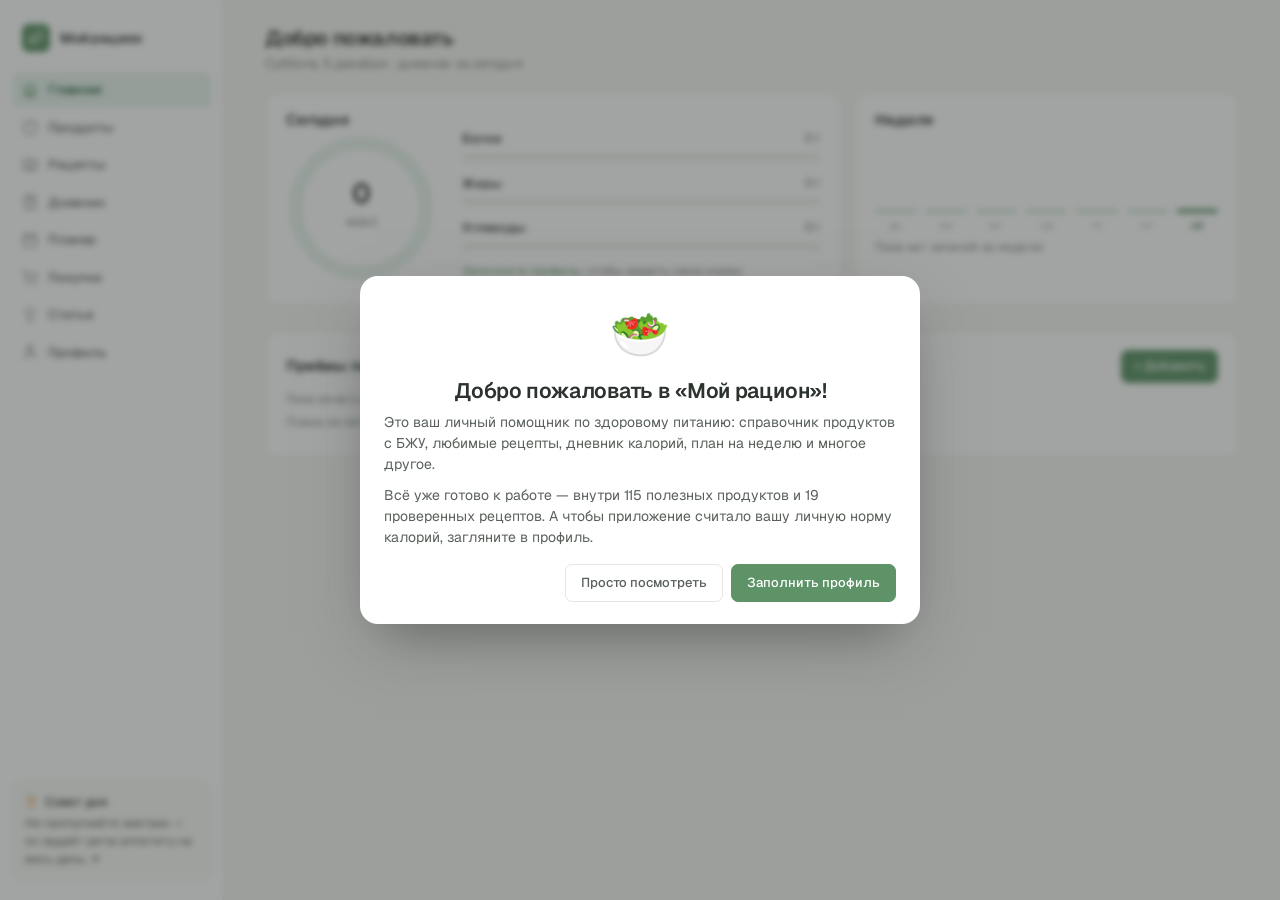
==== index.html @ 7f539dc8 "Мой рацион — приложение о здоровом питании Статический сайт на vanilla JS без сборки: продукты с БЖУ" ====
<!DOCTYPE html>
<html lang="ru">
<head>
  <meta charset="UTF-8">
  <meta name="viewport" content="width=device-width, initial-scale=1, viewport-fit=cover">
  <title>Мой рацион — здоровое питание</title>
  <meta name="description" content="Личный помощник по здоровому питанию: продукты с БЖУ, рецепты, дневник калорий, план на неделю.">
  <link rel="icon" href="data:image/svg+xml,<svg xmlns='http://www.w3.org/2000/svg' viewBox='0 0 100 100'><text y='.9em' font-size='90'>🥗</text></svg>">
  <!-- Установка на домашний экран. На iOS это ещё и защита данных: у веб-аппа
       с экрана своё хранилище, которое Safari не чистит через 7 дней простоя. -->
  <link rel="manifest" href="manifest.json">
  <meta name="theme-color" content="#5d9367">
  <link rel="apple-touch-icon" href="icons/icon-180.png">
  <meta name="apple-mobile-web-app-capable" content="yes">
  <meta name="apple-mobile-web-app-title" content="Рацион">
  <link rel="preconnect" href="https://fonts.googleapis.com">
  <link rel="preconnect" href="https://fonts.gstatic.com" crossorigin>
  <link href="https://fonts.googleapis.com/css2?family=Geist:wght@400;500;600;700&display=swap" rel="stylesheet">
  <link rel="stylesheet" href="css/style.css">
</head>
<body>
  <div class="layout">
    <aside id="sidebar">
      <div class="brand">
        <span class="brand-icon"><svg width="16" height="16" viewBox="0 0 24 24" fill="none" stroke="currentColor" stroke-width="2" stroke-linecap="round" stroke-linejoin="round"><path d="M11 20A7 7 0 0 1 9.8 6.1C15.5 5 17 4.48 19 2c1 2 2 4.18 2 8 0 5.5-4.78 10-10 10Z"/><path d="M2 21c0-3 1.85-5.36 5.08-6C9.5 14.52 12 13 13 12"/></svg></span>
        <span class="brand-name">Мой рацион</span>
      </div>
      <nav id="sidebar-nav"></nav>
      <div class="side-foot">
        <div class="side-tip">
          <div class="side-tip-head"><svg width="13" height="13" viewBox="0 0 24 24" fill="none" stroke="#d97706" stroke-width="2" stroke-linecap="round" stroke-linejoin="round"><path d="M15 14c.2-1 .7-1.7 1.5-2.5 1-.9 1.5-2.2 1.5-3.5a6 6 0 0 0-12 0c0 1.3.5 2.6 1.5 3.5.8.8 1.3 1.5 1.5 2.5"/><path d="M9 18h6"/><path d="M10 22h4"/></svg>Совет дня</div>
          <div id="side-tip-text"></div>
        </div>
      </div>
    </aside>
    <main>
      <div id="view"></div>
    </main>
  </div>

  <nav id="bottom-nav"></nav>

  <div id="modal"><div id="modal-card" class="modal-card"></div></div>
  <div id="toasts"></div>

  <script src="js/data.js"></script>
  <script src="js/storage.js"></script>
  <script src="js/app.js"></script>
  <script src="js/views-main.js"></script>
  <script src="js/views-recipes.js"></script>
  <script src="js/views-track.js"></script>
  <script src="js/views-plan.js"></script>
  <script src="js/views-misc.js"></script>
</body>
</html>
---- css/style.css ----
/* ============================================================
   Зелёная тарелка — дизайн «Рацион»: Geist, плоские карточки,
   сайдбар с иконками, спокойная зелёная палитра #5d9367.
   ============================================================ */

:root {
  --bg: #f7f7f4;
  --card: #ffffff;
  --ink: #2c332e;
  --muted: #7b827c;
  --micro: #a3a89f;
  --sub: #5a615b;
  --line: #e6e6e2;      /* границы карточек */
  --line-soft: #f2f2ef; /* разделители строк */
  --green: #5d9367;
  --green-dark: #4e7d58;
  --green-soft: #e8f5ee;
  --green-ink: #14532d;
  --accent: #d97706;     /* «Случайный» / тёплый акцент */
  --warn: #c9822e;       /* превышение нормы */
  --fav: #e5484d;        /* сердечко «любимое» */
  --danger: #c0616a;
  --danger-soft: #fbeeef;
  --col-p: #5b8def;
  --col-f: #dda43c;
  --col-c: #9b7ede;
  --num-p: #4f7fc4;
  --num-f: #c98a2b;
  --num-c: #8a6fa6;
  --radius: 12px;
  --radius-lg: 14px;
  --font: 'Geist', system-ui, -apple-system, 'Segoe UI', sans-serif;
}

* { box-sizing: border-box; }
html { -webkit-text-size-adjust: 100%; }

body {
  margin: 0;
  font-family: var(--font);
  background: var(--bg);
  color: var(--ink);
  line-height: 1.5;
  font-size: 14px;
}
body.no-scroll { overflow: hidden; }

h1, h2, h3, h4 { font-weight: 600; line-height: 1.25; margin: 0 0 8px; letter-spacing: -.01em; }
h1 { font-size: 20px; letter-spacing: -.02em; }
h2 { font-size: 21px; letter-spacing: -.02em; }
h3 { font-size: 15px; }
h4 { font-size: 15px; }
p { margin: 0 0 10px; }
a { color: var(--green); text-decoration: none; }
a:hover { color: var(--green-dark); }

/* ---------- Каркас ---------- */

.layout { display: flex; min-height: 100vh; }

#sidebar {
  display: none;
  flex-direction: column;
  width: 224px;
  flex-shrink: 0;
  padding: 20px 12px;
  background: var(--card);
  border-right: 1px solid var(--line);
  position: sticky;
  top: 0;
  height: 100vh;
}

.brand { display: flex; align-items: center; gap: 10px; padding: 4px 10px 20px; }
.brand-icon {
  display: inline-flex; align-items: center; justify-content: center;
  width: 28px; height: 28px; border-radius: 7px;
  background: var(--green); color: #fff; flex-shrink: 0;
}
.brand-name { font-weight: 600; font-size: 14px; letter-spacing: -.01em; }

#sidebar-nav { display: flex; flex-direction: column; gap: 2px; }

.nav-item {
  display: flex;
  align-items: center;
  gap: 10px;
  width: 100%;
  padding: 8px 10px;
  border: none;
  border-radius: 6px;
  background: transparent;
  font: inherit;
  font-size: 13px;
  font-weight: 500;
  color: var(--sub);
  cursor: pointer;
  transition: background .15s, color .15s;
}
.nav-item:hover { background: var(--line-soft); color: var(--ink); }
.nav-item.active { background: var(--green-soft); color: var(--green-ink); }
.nav-ic { display: inline-flex; color: #8a918b; flex-shrink: 0; }
.nav-item:hover .nav-ic, .nav-item.active .nav-ic { color: var(--green); }

.side-foot { margin-top: auto; display: flex; flex-direction: column; gap: 12px; padding-top: 12px; }
.side-tip {
  padding: 11px 12px;
  border-radius: 8px;
  background: #fafaf7;
  border: 1px solid #f0f0ec;
  font-size: 12px;
  color: var(--sub);
  line-height: 1.5;
}
.side-tip-head {
  display: flex; align-items: center; gap: 7px;
  font-weight: 500; color: var(--ink); margin-bottom: 3px;
}

main {
  flex: 1;
  width: 100%;
  max-width: 1120px;
  margin: 0 auto;
  padding: 22px 18px 96px;
}

@media (min-width: 1000px) {
  #sidebar { display: flex; }
  main { padding: 26px clamp(20px, 3.2vw, 42px) 48px; }
}

/* нижняя навигация (планшет / мобильный) */
#bottom-nav {
  position: fixed;
  bottom: 0; left: 0; right: 0;
  display: flex;
  background: rgba(255, 255, 255, 0.96);
  backdrop-filter: blur(10px);
  border-top: 1px solid var(--line);
  padding: 7px 4px calc(7px + env(safe-area-inset-bottom));
  z-index: 50;
}
.bnav-item {
  flex: 1;
  display: flex;
  flex-direction: column;
  align-items: center;
  gap: 3px;
  border: none;
  background: none;
  font: inherit;
  font-size: 10px;
  font-weight: 500;
  color: #8a918b;
  cursor: pointer;
  padding: 4px 0;
}
.bnav-ic { display: inline-flex; }
.bnav-item.active { color: var(--green); }

@media (min-width: 1000px) {
  #bottom-nav { display: none; }
}

/* ---------- Шапка страницы ---------- */

.page-head {
  display: flex;
  align-items: flex-start;
  justify-content: space-between;
  gap: 12px;
  flex-wrap: wrap;
  margin-bottom: 18px;
}
.page-head h1 { margin: 0 0 3px; }
.subtitle { color: var(--muted); margin: 0; font-size: 13px; }
.head-actions { display: flex; gap: 9px; flex-wrap: wrap; }

/* ---------- Карточки ---------- */

.card {
  background: var(--card);
  border: 1px solid var(--line);
  border-radius: var(--radius);
  box-shadow: none;
  padding: 18px 20px;
  margin-bottom: 14px;
}

/* ---------- Кнопки ---------- */

.btn {
  display: inline-flex;
  align-items: center;
  justify-content: center;
  gap: 6px;
  border: 1px solid transparent;
  border-radius: 7px;
  padding: 8px 15px;
  font: inherit;
  font-weight: 500;
  font-size: 13px;
  cursor: pointer;
  transition: background .12s, border-color .12s, color .12s;
  white-space: nowrap;
}
.btn-primary { background: var(--green); color: #fff; border-color: var(--green); }
.btn-primary:hover { background: var(--green-dark); border-color: var(--green-dark); }
.btn-accent { background: var(--accent); color: #fff; border-color: var(--accent); }
.btn-accent:hover { background: #b45309; border-color: #b45309; }
.btn-ghost { background: #fff; color: var(--sub); border-color: var(--line); }
.btn-ghost:hover { background: #fafaf7; border-color: #c9ccc6; color: var(--ink); }
.btn-danger { background: var(--danger); color: #fff; border-color: var(--danger); }
.btn-danger:hover { background: #a94b54; border-color: #a94b54; }
.btn-danger-ghost { background: var(--danger-soft); color: var(--danger); border-color: #f2dcdd; }
.btn-danger-ghost:hover { background: #f7e2e4; border-color: #e9c9cb; color: #a94b54; }
.btn-big { padding: 11px 22px; font-size: 15px; }
.btn-sm { padding: 6px 12px; font-size: 12.5px; }

.icon-btn {
  border: none;
  background: transparent;
  font: inherit;
  font-size: 14px;
  color: #c2c7c1;
  cursor: pointer;
  width: 28px; height: 28px;
  border-radius: 7px;
  flex-shrink: 0;
  display: inline-flex;
  align-items: center;
  justify-content: center;
}
.icon-btn:hover { background: var(--line-soft); color: var(--muted); }
.icon-btn.add { background: var(--green-soft); color: var(--green-dark); }

/* ---------- Поля ввода ---------- */

.input {
  width: 100%;
  padding: 9px 12px;
  border: 1px solid #e0e0db;
  border-radius: 8px;
  font: inherit;
  font-size: 13px;
  background: #fff;
  color: var(--ink);
  outline: none;
  transition: border-color .15s;
}
.input:focus { border-color: var(--green); }
.input-small { width: 90px; }
textarea.input { resize: vertical; }

.filters { display: flex; gap: 10px; margin-bottom: 12px; flex-wrap: wrap; }
.search-input { flex: 1; min-width: 180px; max-width: 360px; }
.select-input { width: auto; }

/* ---------- Чипы ---------- */

.chips { display: flex; gap: 8px; flex-wrap: wrap; margin-bottom: 16px; }
.chip {
  border: 1px solid #e0e0db;
  background: #fff;
  border-radius: 999px;
  padding: 6px 13px;
  font: inherit;
  font-size: 12.5px;
  font-weight: 500;
  color: var(--sub);
  cursor: pointer;
  white-space: nowrap;
  transition: border-color .12s, color .12s, background .12s;
}
.chip:hover { border-color: var(--green); color: var(--ink); }
.chip.active { background: var(--green); border-color: var(--green); color: #fff; }
.chip-fav { display: inline-flex; align-items: center; gap: 6px; }
.chip-fav.active { background: #fdeced; border-color: #f3c4c6; color: var(--fav); }

/* сердечко: пустое по умолчанию, залитое — когда «включено» */
.ic-heart { fill: none; color: #b4b9b3; flex-shrink: 0; }
.fav-btn.on .ic-heart, .chip-fav.active .ic-heart { fill: currentColor; color: var(--fav); }

/* ---------- Бейджи / пилюли БЖУ ---------- */

/* без цветных подложек — только цвет цифр, иначе экран пестрит */
.badges { display: flex; gap: 12px; flex-wrap: wrap; }
.badges.center { justify-content: center; }
.badge {
  font-size: 12px;
  font-weight: 600;
  font-variant-numeric: tabular-nums;
  line-height: 1.4;
}
.badge-kcal { color: var(--green-dark); }
.badge-p { color: var(--num-p); }
.badge-f { color: var(--num-f); }
.badge-c { color: var(--num-c); }

/* ---------- Главная ---------- */

.tip-card {
  display: flex;
  gap: 12px;
  align-items: center;
  background: #fafaf7;
  border: 1px solid #f0f0ec;
}
.tip-emoji { font-size: 1.5rem; }
.tip-label { font-size: 11px; font-weight: 600; text-transform: uppercase; letter-spacing: 0.06em; color: var(--warn); }
.tip-text { font-weight: 500; color: var(--sub); }
/* На десктопе совет живёт в сайдбаре — карточка только для мобильного */
@media (min-width: 1000px) { .tip-card { display: none; } }

.home-grid { display: grid; gap: 12px; grid-template-columns: 1fr; }
@media (min-width: 760px) { .home-grid { grid-template-columns: 1.5fr 1fr; } }

.today-card { cursor: pointer; transition: border-color .15s, box-shadow .15s; }
.today-card:hover { border-color: #d3e6da; box-shadow: 0 8px 26px rgba(22, 107, 71, 0.08); }

.today-flex { display: flex; gap: 26px; align-items: center; flex-wrap: wrap; }
.macros { flex: 1; min-width: 200px; display: flex; flex-direction: column; gap: 13px; }

.ring { width: 150px; height: 150px; flex-shrink: 0; }
.ring-bg { fill: none; stroke: var(--green-soft); stroke-width: 11; }
.ring-fg {
  fill: none; stroke: var(--green); stroke-width: 11; stroke-linecap: round;
  transform: rotate(-90deg); transform-origin: center;
  transition: stroke-dashoffset 0.6s ease;
}
.ring-fg.over { stroke: var(--warn); }
.ring-num { font-size: 22px; font-weight: 600; text-anchor: middle; fill: var(--ink); }
.ring-sub { font-size: 11px; text-anchor: middle; fill: var(--muted); }

.macro-row { margin: 0; }
.macro-head { display: flex; justify-content: space-between; font-size: 13px; font-weight: 500; margin-bottom: 5px; }
.macro-head span:last-child { color: var(--muted); font-size: 12px; font-variant-numeric: tabular-nums; white-space: nowrap; }
.bar { height: 7px; background: #eef0ec; border-radius: 99px; overflow: hidden; }
.bar-lg { height: 10px; margin-top: 8px; }
.bar-fill { height: 100%; border-radius: 99px; transition: width 0.5s ease; }
.fill-p { background: var(--col-p); }
.fill-f { background: var(--col-f); }
.fill-c { background: var(--col-c); }
.fill-kcal { background: var(--green); }
.fill-kcal.over { background: var(--warn); }

.hint { color: var(--muted); font-size: 12px; margin: 0 0 6px; line-height: 1.45; }

/* Приёмы пищи сегодня: лента дня + «осталось по плану» */
.meals-card { grid-column: 1 / -1; }

.check-circle {
  width: 22px; height: 22px; border-radius: 50%;
  border: 1.5px solid #d6ddd8; background: #fff;
  color: transparent; font-size: 0.72rem; font-weight: 600;
  display: inline-flex; align-items: center; justify-content: center;
  cursor: pointer; flex-shrink: 0; padding: 0;
  transition: border-color 0.15s, color 0.15s;
}
.check-circle:hover { border-color: var(--green); color: var(--green); }
.d-name.link { cursor: pointer; }
.d-name.link:hover { color: var(--green-dark); }

/* Неделя: столбики ккал за 7 дней */
.week-bars { display: flex; gap: 9px; height: 92px; margin: 12px 0 6px; align-items: flex-end; }
.week-col { flex: 1; display: flex; flex-direction: column; align-items: center; gap: 5px; min-width: 0; height: 100%; justify-content: flex-end; }
.week-bar-wrap { flex: 1; width: 100%; display: flex; align-items: flex-end; }
.week-bar { width: 100%; border-radius: 4px; background: #cfe7d8; min-height: 4px; transition: height 0.4s ease; }
/* перебор важнее «сегодня»: правила .over идут последними и перебивают зелёный */
.week-bar.today { background: var(--green); }
.week-bar.over { background: var(--col-f); }
.week-lbl { font-size: 10.5px; color: var(--micro); }
.week-col.today .week-lbl { color: var(--green-dark); font-weight: 600; }
.week-col.over .week-lbl { color: var(--num-f); font-weight: 600; }

/* ---------- Продукты ---------- */

.table-head {
  font-size: 11px;
  font-weight: 500;
  text-transform: uppercase;
  letter-spacing: 0.05em;
  color: var(--micro);
  padding: 10px 16px;
  border-bottom: 1px solid var(--line);
}
.prod-row {
  display: grid;
  grid-template-columns: 30px 1fr 60px 52px 52px 52px 60px;
  align-items: center;
  gap: 8px;
}
.th-sort { cursor: pointer; user-select: none; white-space: nowrap; text-align: right; }
.th-sort:hover, .th-sort.active { color: var(--green); }
.table-head span:nth-child(2) { text-align: left; } /* колонка «Продукт» */
.card-row {
  background: var(--card);
  border-bottom: 1px solid var(--line-soft);
  padding: 11px 16px;
  cursor: pointer;
  transition: background 0.12s;
}
.card-row:hover { background: #fafaf7; }
/* таблица продуктов как единая карточка */
#prod-list .table-head { border-radius: var(--radius) var(--radius) 0 0; background: #fff; border: 1px solid var(--line); border-bottom: none; }
#prod-list .card-row:first-of-type { border-top: none; }
#prod-list .card-row { border-left: 1px solid var(--line); border-right: 1px solid var(--line); }
#prod-list .card-row:last-child { border-bottom: 1px solid var(--line); border-radius: 0 0 var(--radius) var(--radius); }
.prod-emoji { font-size: 1.15rem; }
.prod-name { font-weight: 500; font-size: 13.5px; overflow: hidden; text-overflow: ellipsis; white-space: nowrap; }
.medal { font-size: 0.95rem; }
.tag-custom {
  font-size: 10.5px;
  background: var(--green-soft);
  color: var(--green-dark);
  font-weight: 600;
  padding: 1px 7px;
  border-radius: 99px;
  margin-left: 5px;
  vertical-align: middle;
}
.num { text-align: right; font-weight: 500; font-size: 13px; font-variant-numeric: tabular-nums; }
.num-p { color: var(--num-p); }
.num-f { color: var(--num-f); }
.num-c { color: var(--num-c); }

@media (max-width: 560px) {
  .prod-row { grid-template-columns: 26px 1fr 46px 40px 40px 40px; gap: 6px; }
  .prod-row .num:last-child { display: none; } /* цена ₽/кг */
  .num { font-size: 12px; }
  .prod-name { font-size: 13px; }
  .table-head { padding: 10px 12px; }
}

.empty {
  text-align: center;
  color: var(--micro);
  padding: 44px 16px;
  font-size: 13px;
}
.empty small { display: block; margin-top: 4px; }

/* карточка продукта */
.prod-detail-head { display: flex; gap: 14px; align-items: center; margin-bottom: 14px; }
.prod-detail-emoji { font-size: 2.4rem; }
.macro-cards { display: grid; grid-template-columns: repeat(4, 1fr); gap: 10px; margin: 12px 0; }
.mc {
  border-radius: var(--radius-lg);
  padding: 14px 6px;
  text-align: center;
  display: flex; flex-direction: column; gap: 4px;
}
.mc b { font-size: 22px; font-weight: 600; letter-spacing: -.02em; font-variant-numeric: tabular-nums; }
.mc span { font-size: 11.5px; color: var(--muted); }
.mc { background: #fafaf7; border: 1px solid var(--line-soft); }
.mc-kcal b { color: var(--green-dark); }
.mc-p b { color: var(--num-p); }
.mc-f b { color: var(--num-f); }
.mc-c b { color: var(--num-c); }

.portion-calc { background: #fafaf7; border: 1px solid #f0f0ec; border-radius: var(--radius); padding: 12px 14px; margin: 10px 0; }
.portion-calc label { font-weight: 500; font-size: 13px; }
.portion-calc .input-small { display: inline-block; width: 80px; margin: 0 6px; }
.portion-out { margin-top: 8px; }

/* ---------- Рецепты ---------- */

.recipe-grid { display: grid; gap: 16px; grid-template-columns: repeat(auto-fill, minmax(244px, 1fr)); }

.recipe-card {
  display: flex; flex-direction: column;
  background: var(--card);
  border: 1px solid var(--line);
  border-radius: var(--radius-lg);
  overflow: hidden;
  cursor: pointer;
  transition: border-color .14s, box-shadow .14s, transform .14s;
}
.recipe-card:hover { border-color: #d6d6d0; box-shadow: 0 6px 20px -12px rgba(44, 51, 46, .35); transform: translateY(-2px); }

.recipe-cover {
  height: 132px;
  background-size: cover;
  background-position: center;
  position: relative;
  display: flex; align-items: center; justify-content: center;
}
.recipe-cover.no-photo { background: var(--green-soft); }
.cover-emoji { font-size: 2.6rem; }

/* тинты по категории (класс cat-* добавляется во вью вместе с no-photo).
   .no-photo в селекторе — чтобы перебить .recipe-cover.no-photo / .recipe-detail-cover.no-photo. */
.recipe-cover.no-photo.cat-breakfast, .recipe-detail-cover.no-photo.cat-breakfast { background: #f4ecda; }
.recipe-cover.no-photo.cat-lunch, .recipe-detail-cover.no-photo.cat-lunch { background: #e8f0e4; }
.recipe-cover.no-photo.cat-dinner, .recipe-detail-cover.no-photo.cat-dinner { background: #f0e5dd; }
.recipe-cover.no-photo.cat-snack, .recipe-detail-cover.no-photo.cat-snack { background: #eee7f1; }
.recipe-cover.no-photo.cat-dessert, .recipe-detail-cover.no-photo.cat-dessert { background: #f6e7e6; }

.fav-btn {
  position: absolute;
  top: 10px; right: 10px;
  border: none;
  background: rgba(255, 255, 255, 0.9);
  border-radius: 50%;
  width: 30px; height: 30px;
  padding: 0;
  cursor: pointer;
  display: flex; align-items: center; justify-content: center;
}
.fav-btn.on-cover { width: 32px; height: 32px; }

.recipe-body { padding: 12px 14px 14px; display: flex; flex-direction: column; gap: 8px; flex: 1; }
.recipe-body h4 { margin: 0; font-size: 15px; line-height: 1.3; }
.recipe-meta { color: var(--muted); font-size: 12.5px; margin: 0; }
.recipe-body .badges { margin-top: auto; flex-wrap: nowrap; gap: 10px; }
.recipe-desc { color: var(--sub); font-size: 13.5px; line-height: 1.55; }

/* карточка рецепта (детально) */
.recipe-detail-cover {
  height: 176px;
  margin: -22px -24px 16px;
  border-radius: 18px 18px 0 0;
  background-size: cover;
  background-position: center;
  position: relative;
  display: flex; align-items: center; justify-content: center;
}
.recipe-detail-cover.no-photo { background: var(--green-soft); }
.cover-emoji-big { font-size: 3.4rem; }

.ing-list { list-style: none; margin: 0 0 8px; padding: 0; }
.ing-list li {
  display: flex; justify-content: space-between; gap: 10px;
  padding: 9px 0;
  border-bottom: 1px solid var(--line-soft);
  font-size: 13.5px;
}
.ing-list li:last-child { border-bottom: none; }
.ing-list b { font-weight: 600; font-variant-numeric: tabular-nums; }
.steps-list { padding-left: 20px; margin: 0 0 10px; }
.steps-list li { margin-bottom: 9px; line-height: 1.5; }

.group-label {
  font-size: 11px; font-weight: 600;
  text-transform: uppercase; letter-spacing: 0.06em;
  color: var(--micro);
  margin: 18px 0 8px;
}

/* рандомайзер */
.random-box { text-align: center; }
.random-filter { display: flex; gap: 8px; flex-wrap: wrap; justify-content: center; margin: 14px 0 16px; }
.random-spinner {
  font-size: 3.2rem;
  margin: 8px auto;
  width: 118px; height: 118px;
  display: flex; align-items: center; justify-content: center;
  background: var(--green-soft);
  border-radius: 50%;
}
.random-spinner.landed { animation: pop 0.45s ease; }
@keyframes pop {
  0% { transform: scale(0.6); }
  60% { transform: scale(1.15); }
  100% { transform: scale(1); }
}
.rnd-name { margin-top: 12px; }

/* форма рецепта */
.photo-row { display: flex; gap: 14px; align-items: center; margin-top: 6px; }
.photo-preview {
  width: 96px; height: 96px;
  border-radius: var(--radius);
  background-size: cover; background-position: center;
  flex-shrink: 0;
}
.photo-preview.empty {
  background: #fafaf7;
  border: 1.5px dashed var(--line);
  display: flex; align-items: center; justify-content: center;
  font-size: 1.8rem;
}
.photo-btns { display: flex; flex-direction: column; gap: 8px; align-items: flex-start; }

.ing-row {
  display: grid;
  grid-template-columns: 1fr 90px 28px;
  gap: 8px;
  margin-bottom: 8px;
  align-items: center;
}

/* ---------- Формы ---------- */

.form label { display: block; font-weight: 500; font-size: 13px; margin-bottom: 12px; }
.form label .input, .form label select, .form label textarea { margin-top: 5px; font-weight: 400; }
.form label small { font-weight: 400; color: var(--muted); }
.form-row { display: grid; grid-template-columns: 1fr 1fr; gap: 12px; }
.form-row-3 { grid-template-columns: 1fr 1fr 1fr; }
.form-row-4 { grid-template-columns: repeat(4, 1fr); }
@media (max-width: 480px) {
  .form-row-4 { grid-template-columns: 1fr 1fr; }
}
.form-actions {
  display: flex; gap: 8px; justify-content: flex-end; flex-wrap: wrap;
  margin-top: 16px;
}
.form-actions.left { justify-content: flex-start; }
.form-actions.center { justify-content: center; }

.meal-pick { display: flex; gap: 6px; flex-wrap: wrap; margin-top: 6px; }

/* ---------- Дневник ---------- */

/* переключатель даты живёт в шапке, на одной строке с «Дневник» */
.date-nav {
  display: flex; align-items: center; gap: 4px;
  background: #fff; border: 1px solid var(--line);
  border-radius: 8px; padding: 3px 5px;
}
.date-nav .icon-btn { width: 26px; height: 26px; border-radius: 6px; color: var(--muted); }
.date-nav .icon-btn:hover { color: var(--green); }
.date-nav-label { text-align: center; display: flex; flex-direction: column; align-items: center; }
.date-nav-label b { font-size: 13px; font-weight: 600; }
.date-input {
  border: none; background: none; font: inherit;
  font-size: 11px; color: var(--muted); line-height: 1.2;
  cursor: pointer; text-align: center; padding: 0;
}

.day-kcal { min-width: 150px; }
.day-kcal-num { font-size: 2rem; font-weight: 600; line-height: 1.1; letter-spacing: -.02em; }
.day-left { font-size: 12.5px; font-weight: 500; color: var(--green-dark); margin-top: 2px; }
.day-left.over { color: var(--warn); }

/* все приёмы пищи — одной карточкой, чтобы день читался целиком */
.meal-block { padding: 12px 0; border-bottom: 1px solid var(--line-soft); }
.meal-block:first-child { padding-top: 0; }
.meal-block:last-child { padding-bottom: 0; border-bottom: none; }
.meal-head { display: flex; align-items: center; justify-content: space-between; gap: 8px; }
.meal-head h3 { margin: 0; }
.meal-head .hint { margin: 0; }
.meal-head-right { display: flex; align-items: center; gap: 12px; }

.diary-list { list-style: none; margin: 8px 0 0; padding: 0; }
.diary-list li {
  display: flex; align-items: center; gap: 12px;
  padding: 10px 0;
  border-bottom: 1px solid var(--line-soft);
}
.diary-list li:last-child { border-bottom: none; }
.d-emoji { font-size: 1.15rem; }
.d-name { flex: 1; font-weight: 500; font-size: 13px; min-width: 0; overflow: hidden; text-overflow: ellipsis; white-space: nowrap; }
/* «08:10 · 1 порция · Завтрак» — отдельными колонками справа, как в макете */
.d-meta { color: var(--muted); font-size: 12px; text-align: right; white-space: nowrap; min-width: 62px; }

/* съеденное зачёркиваем — тот же эффект, что у купленного в «Покупках» */
.diary-list li.eaten .d-name { text-decoration: line-through; text-decoration-color: #c8cec8; color: var(--muted); }
.d-kcal { font-weight: 500; font-size: 12px; color: var(--muted); white-space: nowrap; font-variant-numeric: tabular-nums; }

@media (max-width: 560px) {
  .d-meal { display: none; }  /* на телефоне приём пищи и так виден по заголовку блока */
  .d-meta { min-width: 0; }
}

/* диалог добавления */
.add-results { max-height: 50vh; overflow-y: auto; margin-top: 10px; }
.add-item {
  display: flex; align-items: center; gap: 10px;
  width: 100%;
  border: none; background: none;
  font: inherit;
  padding: 10px 8px;
  border-radius: 10px;
  cursor: pointer;
  text-align: left;
}
.add-item:hover { background: #fafaf7; }
.add-item span:first-child { font-size: 1.15rem; }
.add-name { flex: 1; font-weight: 500; font-size: 13px; }
.add-item small { color: var(--muted); white-space: nowrap; }

/* ---------- Планер ---------- */

.plan-week { display: grid; gap: 12px; grid-template-columns: 1fr; }
@media (min-width: 720px) { .plan-week { grid-template-columns: 1fr 1fr; } }

.plan-day { margin-bottom: 0; }
.plan-day.today { border-color: var(--green); box-shadow: 0 0 0 1px var(--green); }
.plan-day h4 {
  display: flex; align-items: baseline; gap: 8px; flex-wrap: wrap;
  padding-bottom: 8px; border-bottom: 1px solid var(--line-soft);
}
.plan-day h4 small { color: var(--muted); font-weight: 400; }
.plan-kcal { margin-left: auto; font-size: 11px; font-weight: 500; color: var(--green-dark); background: var(--green-soft); border-radius: 99px; padding: 2px 9px; }

.plan-slot { padding: 7px 0; border-bottom: 1px solid var(--line-soft); }
.plan-slot:last-child { border-bottom: none; }
.plan-slot-head {
  display: flex; align-items: center; justify-content: space-between;
  font-size: 12.5px; font-weight: 500; color: var(--muted);
}
.plan-slot-head .icon-btn { width: 26px; height: 26px; }
.plan-item {
  display: flex; align-items: center; gap: 8px;
  background: #fafaf7;
  border-radius: 8px;
  padding: 6px 8px;
  margin-top: 6px;
  cursor: pointer;
  font-size: 13px;
}
.plan-item:hover { background: var(--green-soft); }
.plan-name { flex: 1; font-weight: 500; }

/* ---------- Покупки ---------- */

.shop-add { display: flex; gap: 8px; align-items: center; padding: 12px 16px; }
.shop-add .input { flex: 1; }
.shop-add .input-small { flex: 0 0 90px; }
.shop-add .btn { flex-shrink: 0; }

.shop-list { list-style: none; margin: 0 0 14px; padding: 6px 16px; }
.shop-item {
  display: flex; align-items: center; gap: 12px;
  padding: 10px 0;
  border-bottom: 1px solid var(--line-soft);
}
.shop-item:last-child { border-bottom: none; }
.shop-item.done .shop-name { text-decoration: line-through; text-decoration-color: #c8cec8; color: var(--muted); }

.shop-check { position: relative; display: inline-flex; cursor: pointer; }
.shop-check input { position: absolute; opacity: 0; }
.checkmark {
  width: 22px; height: 22px;
  border: 1.5px solid #d6ddd8;
  border-radius: 7px;
  display: inline-block;
  transition: all 0.15s;
}
.shop-check input:checked + .checkmark {
  background: var(--green);
  border-color: var(--green);
}
.shop-check input:checked + .checkmark::after {
  content: '✓';
  color: #fff;
  font-weight: 700;
  display: flex; align-items: center; justify-content: center;
  height: 100%;
  font-size: 0.8rem;
}
.shop-name { flex: 1; font-weight: 500; }
.shop-qty { color: var(--muted); font-size: 12.5px; white-space: nowrap; }

/* ---------- Статьи ---------- */

.article-grid { display: grid; gap: 14px; grid-template-columns: 1fr; }
@media (min-width: 680px) { .article-grid { grid-template-columns: 1fr 1fr; } }

.article-card { cursor: pointer; transition: border-color .14s, box-shadow .14s, transform .14s; margin-bottom: 0; }
.article-card:hover { transform: translateY(-2px); border-color: #d6d6d0; box-shadow: 0 6px 20px -12px rgba(44, 51, 46, .35); }
.article-emoji { font-size: 1.8rem; margin-bottom: 6px; }

.article-full { max-width: 680px; padding: 26px; }
.article-full h1 { font-size: 22px; }
.article-lead { font-weight: 500; color: var(--green-dark); }
.back-btn { margin-bottom: 14px; }

/* ---------- Ещё ---------- */

.more-list { display: flex; flex-direction: column; gap: 10px; }
.more-item {
  display: flex; align-items: center; gap: 14px;
  cursor: pointer;
  text-align: left;
  margin-bottom: 0;
  transition: border-color .12s, transform .12s;
}
.more-item:hover { transform: translateY(-1px); border-color: #d6d6d0; }
.more-emoji { font-size: 1.5rem; }
.more-text { flex: 1; display: flex; flex-direction: column; }
.more-text small { color: var(--muted); }
.more-arrow { font-size: 1.3rem; color: var(--micro); }

/* ---------- Профиль ---------- */

.norm-card { background: var(--green-soft); border-color: #dbeee2; }
.danger-zone { border: 1px solid var(--danger-soft); }

/* ---------- Модалки ---------- */

#modal {
  position: fixed; inset: 0;
  background: rgba(35, 40, 36, 0.42);
  backdrop-filter: blur(3px);
  display: none;
  align-items: flex-end;
  justify-content: center;
  z-index: 100;
  padding: 0;
}
#modal.open { display: flex; }

.modal-card {
  background: var(--card);
  border-radius: 18px 18px 0 0;
  padding: 22px 24px;
  width: 100%;
  max-width: 560px;
  max-height: 92vh;
  overflow-y: auto;
  box-shadow: 0 24px 60px -18px rgba(28, 33, 29, .5);
  animation: slide-up 0.22s cubic-bezier(.2, .8, .3, 1);
}
.modal-card.wide { max-width: 620px; }

@keyframes slide-up {
  from { transform: translateY(40px); opacity: 0; }
  to { transform: translateY(0); opacity: 1; }
}
@keyframes pop-in {
  from { opacity: 0; transform: translateY(10px) scale(.985); }
  to { opacity: 1; transform: none; }
}

@media (min-width: 640px) {
  #modal { align-items: center; padding: 24px; }
  .modal-card { border-radius: 18px; animation: pop-in 0.2s cubic-bezier(.2, .8, .3, 1); }
}

.confirm-box p { font-weight: 500; font-size: 15px; }

.welcome { text-align: center; }
.welcome-emoji { font-size: 3rem; margin-bottom: 8px; }
.welcome p { color: var(--sub); text-align: left; }

/* ---------- Тосты ---------- */

#toasts {
  position: fixed;
  top: 16px; left: 50%;
  transform: translateX(-50%);
  z-index: 200;
  display: flex; flex-direction: column; gap: 8px;
  align-items: center;
  pointer-events: none;
  width: max-content;
  max-width: calc(100vw - 32px);
}
.toast {
  background: var(--ink);
  color: #fff;
  font-weight: 500;
  font-size: 13px;
  padding: 10px 18px;
  border-radius: 10px;
  box-shadow: 0 8px 26px rgba(28, 33, 29, .25);
  opacity: 0;
  transform: translateY(-8px);
  transition: all 0.25s ease;
}
.toast.show { opacity: 1; transform: translateY(0); }
.toast-error { background: var(--danger); }
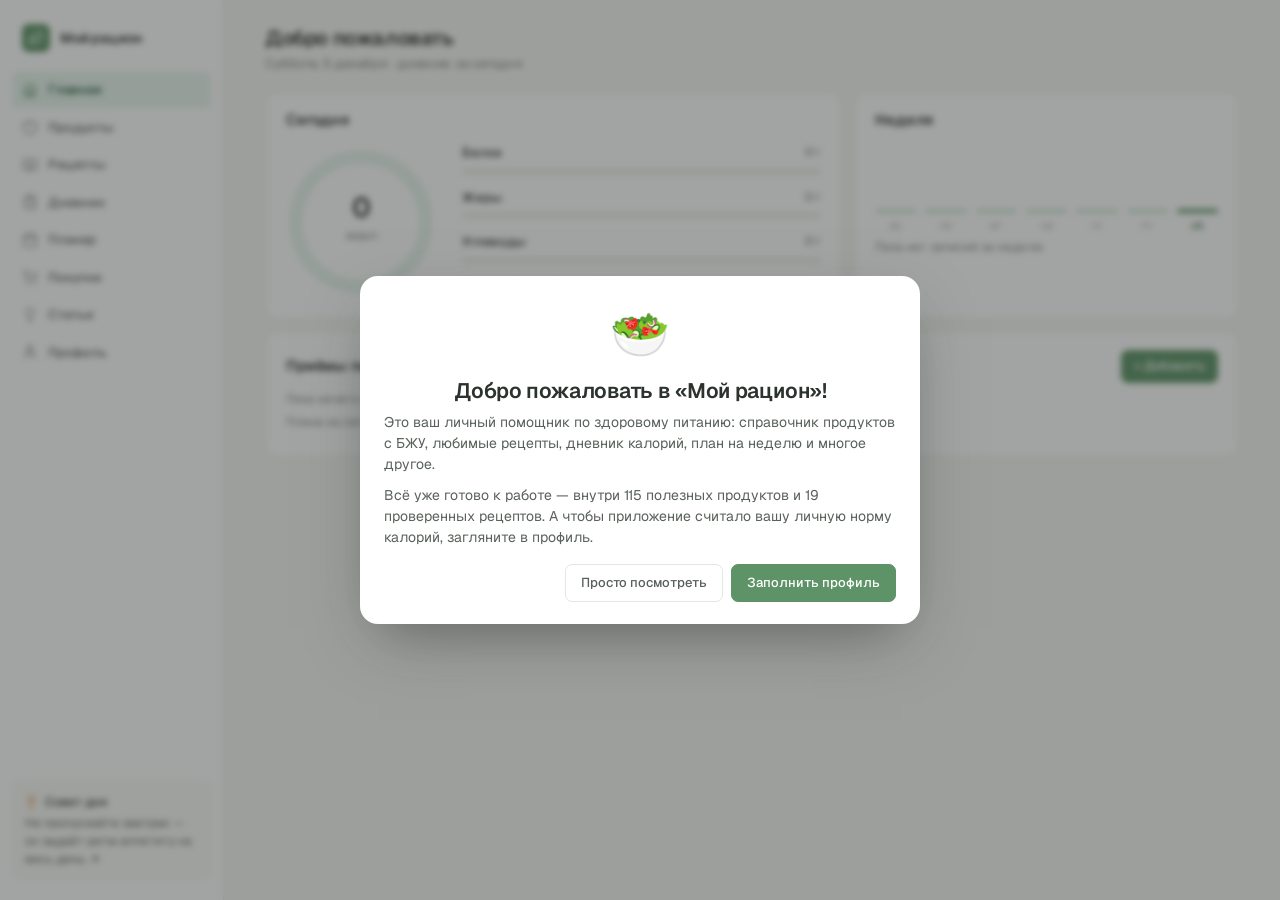
==== commit 6ae2f58d: "Service worker: обновления доезжают сами, приложение работает офлайн Приложение с домашнего экрана i" ====
--- a/index.html
+++ b/index.html
@@ -9,9 +9,11 @@
   <!-- Установка на домашний экран. На iOS это ещё и защита данных: у веб-аппа
        с экрана своё хранилище, которое Safari не чистит через 7 дней простоя. -->
   <link rel="manifest" href="manifest.json">
-  <meta name="theme-color" content="#5d9367">
+  <!-- цвет фона приложения, а не зелёный: полоса статуса сливается с экраном -->
+  <meta name="theme-color" content="#f7f7f4">
   <link rel="apple-touch-icon" href="icons/icon-180.png">
   <meta name="apple-mobile-web-app-capable" content="yes">
+  <meta name="apple-mobile-web-app-status-bar-style" content="default">
   <meta name="apple-mobile-web-app-title" content="Рацион">
   <link rel="preconnect" href="https://fonts.googleapis.com">
   <link rel="preconnect" href="https://fonts.gstatic.com" crossorigin>
@@ -51,5 +53,11 @@
   <script src="js/views-track.js"></script>
   <script src="js/views-plan.js"></script>
   <script src="js/views-misc.js"></script>
+  <script>
+    // из файла (file://) воркер не регистрируется — приложение просто работает без него
+    if ('serviceWorker' in navigator && location.protocol.startsWith('http')) {
+      navigator.serviceWorker.register('sw.js').catch(() => {});
+    }
+  </script>
 </body>
 </html>
--- a/css/style.css
+++ b/css/style.css
@@ -34,6 +34,9 @@
 
 * { box-sizing: border-box; }
 html { -webkit-text-size-adjust: 100%; }
+/* Safari красит текст кнопок в системный синий — гасим в одном месте,
+   свой цвет задают .btn-*, .icon-btn и прочие классы поверх. */
+button { color: inherit; }
 
 body {
   margin: 0;
@@ -313,16 +316,25 @@
 /* На десктопе совет живёт в сайдбаре — карточка только для мобильного */
 @media (min-width: 1000px) { .tip-card { display: none; } }
 
-.home-grid { display: grid; gap: 12px; grid-template-columns: 1fr; }
-@media (min-width: 760px) { .home-grid { grid-template-columns: 1.5fr 1fr; } }
+/* minmax(0,…) обязателен: иначе колонка не сжимается ниже min-content карточки
+   и страница уезжает в горизонтальный скролл */
+/* расстояние между карточками задаёт только gap: собственный margin карточки
+   складывался с ним и давал двойной отступ */
+.home-grid { display: grid; gap: 12px; grid-template-columns: minmax(0, 1fr); }
+.home-grid > .card { margin-bottom: 0; }
+.tip-card { margin-top: 12px; }
+@media (min-width: 760px) { .home-grid { grid-template-columns: minmax(0, 1.5fr) minmax(0, 1fr); } }
 
 .today-card { cursor: pointer; transition: border-color .15s, box-shadow .15s; }
+.today-card .meal-head { margin-bottom: 14px; } /* заголовок и «осталось» не липнут к кольцу и БЖУ */
 .today-card:hover { border-color: #d3e6da; box-shadow: 0 8px 26px rgba(22, 107, 71, 0.08); }
 
-.today-flex { display: flex; gap: 26px; align-items: center; flex-wrap: wrap; }
-.macros { flex: 1; min-width: 200px; display: flex; flex-direction: column; gap: 13px; }
-
-.ring { width: 150px; height: 150px; flex-shrink: 0; }
+/* кольцо и БЖУ всегда в одну строку — иначе справа от кольца пустой квадрат */
+.today-flex { display: flex; gap: 16px; align-items: center; flex-wrap: nowrap; }
+.macros { flex: 1; min-width: 0; display: flex; flex-direction: column; gap: 13px; }
+
+.ring { width: 118px; height: 118px; flex-shrink: 0; }
+@media (min-width: 760px) { .today-flex { gap: 26px; } .ring { width: 150px; height: 150px; } }
 .ring-bg { fill: none; stroke: var(--green-soft); stroke-width: 11; }
 .ring-fg {
   fill: none; stroke: var(--green); stroke-width: 11; stroke-linecap: round;
@@ -421,13 +433,21 @@
   vertical-align: middle;
 }
 .num { text-align: right; font-weight: 500; font-size: 13px; font-variant-numeric: tabular-nums; }
+.num-unit { display: none; } /* «₽/кг» нужен только на телефоне, где нет заголовка колонки */
 .num-p { color: var(--num-p); }
 .num-f { color: var(--num-f); }
 .num-c { color: var(--num-c); }
 
 @media (max-width: 560px) {
-  .prod-row { grid-template-columns: 26px 1fr 46px 40px 40px 40px; gap: 6px; }
-  .prod-row .num:last-child { display: none; } /* цена ₽/кг */
+  .prod-row { grid-template-columns: 26px 1fr 46px 40px 40px 40px; gap: 3px 6px; }
+  /* седьмой колонки на телефоне нет: заголовок «₽/кг» прячем, а саму цену
+     переносим второй строкой под название — иначе она падала на новую строку сама */
+  .table-head span:last-child { display: none; }
+  .prod-row .num:last-child { grid-column: 2; text-align: left; font-size: 11px; line-height: 1.2; color: var(--micro); }
+  .card-row { padding: 9px 14px; }
+  .prod-emoji { line-height: 1; }
+  .prod-row .num:last-child:empty { display: none; }
+  .num-unit { display: inline; }
   .num { font-size: 12px; }
   .prod-name { font-size: 13px; }
   .table-head { padding: 10px 12px; }
@@ -806,15 +826,26 @@
 .modal-card {
   background: var(--card);
   border-radius: 18px 18px 0 0;
-  padding: 22px 24px;
+  padding: 22px 24px calc(22px + env(safe-area-inset-bottom));
   width: 100%;
   max-width: 560px;
   max-height: 92vh;
   overflow-y: auto;
   box-shadow: 0 24px 60px -18px rgba(28, 33, 29, .5);
   animation: slide-up 0.22s cubic-bezier(.2, .8, .3, 1);
+  transition: transform .2s;
 }
 .modal-card.wide { max-width: 620px; }
+
+/* ручка: показывает, что шторку можно смахнуть вниз (Modal.swipe в app.js) */
+.modal-card::before {
+  content: '';
+  display: block;
+  width: 38px; height: 4px;
+  margin: -10px auto 14px;
+  border-radius: 99px;
+  background: #dcdcd6;
+}
 
 @keyframes slide-up {
   from { transform: translateY(40px); opacity: 0; }
@@ -827,7 +858,8 @@
 
 @media (min-width: 640px) {
   #modal { align-items: center; padding: 24px; }
-  .modal-card { border-radius: 18px; animation: pop-in 0.2s cubic-bezier(.2, .8, .3, 1); }
+  .modal-card { border-radius: 18px; padding-bottom: 22px; animation: pop-in 0.2s cubic-bezier(.2, .8, .3, 1); }
+  .modal-card::before { display: none; }
 }
 
 .confirm-box p { font-weight: 500; font-size: 15px; }
